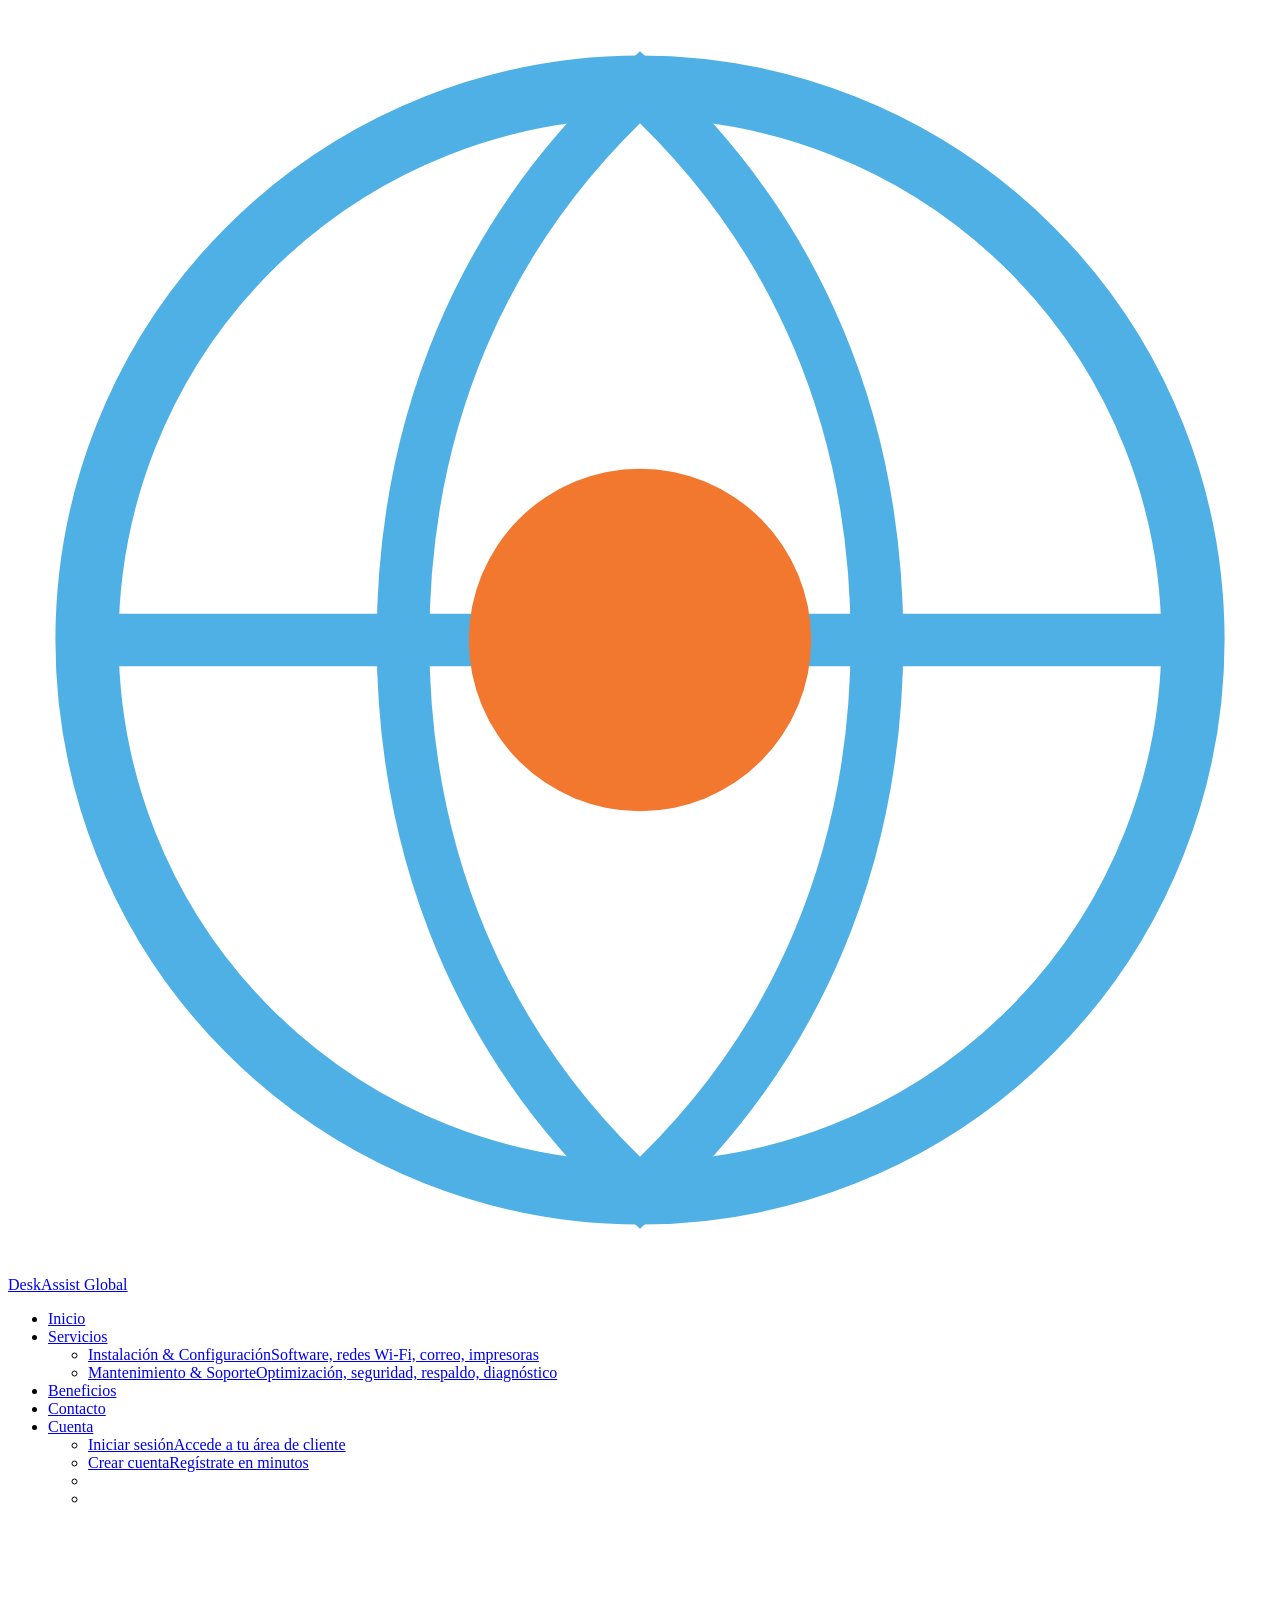
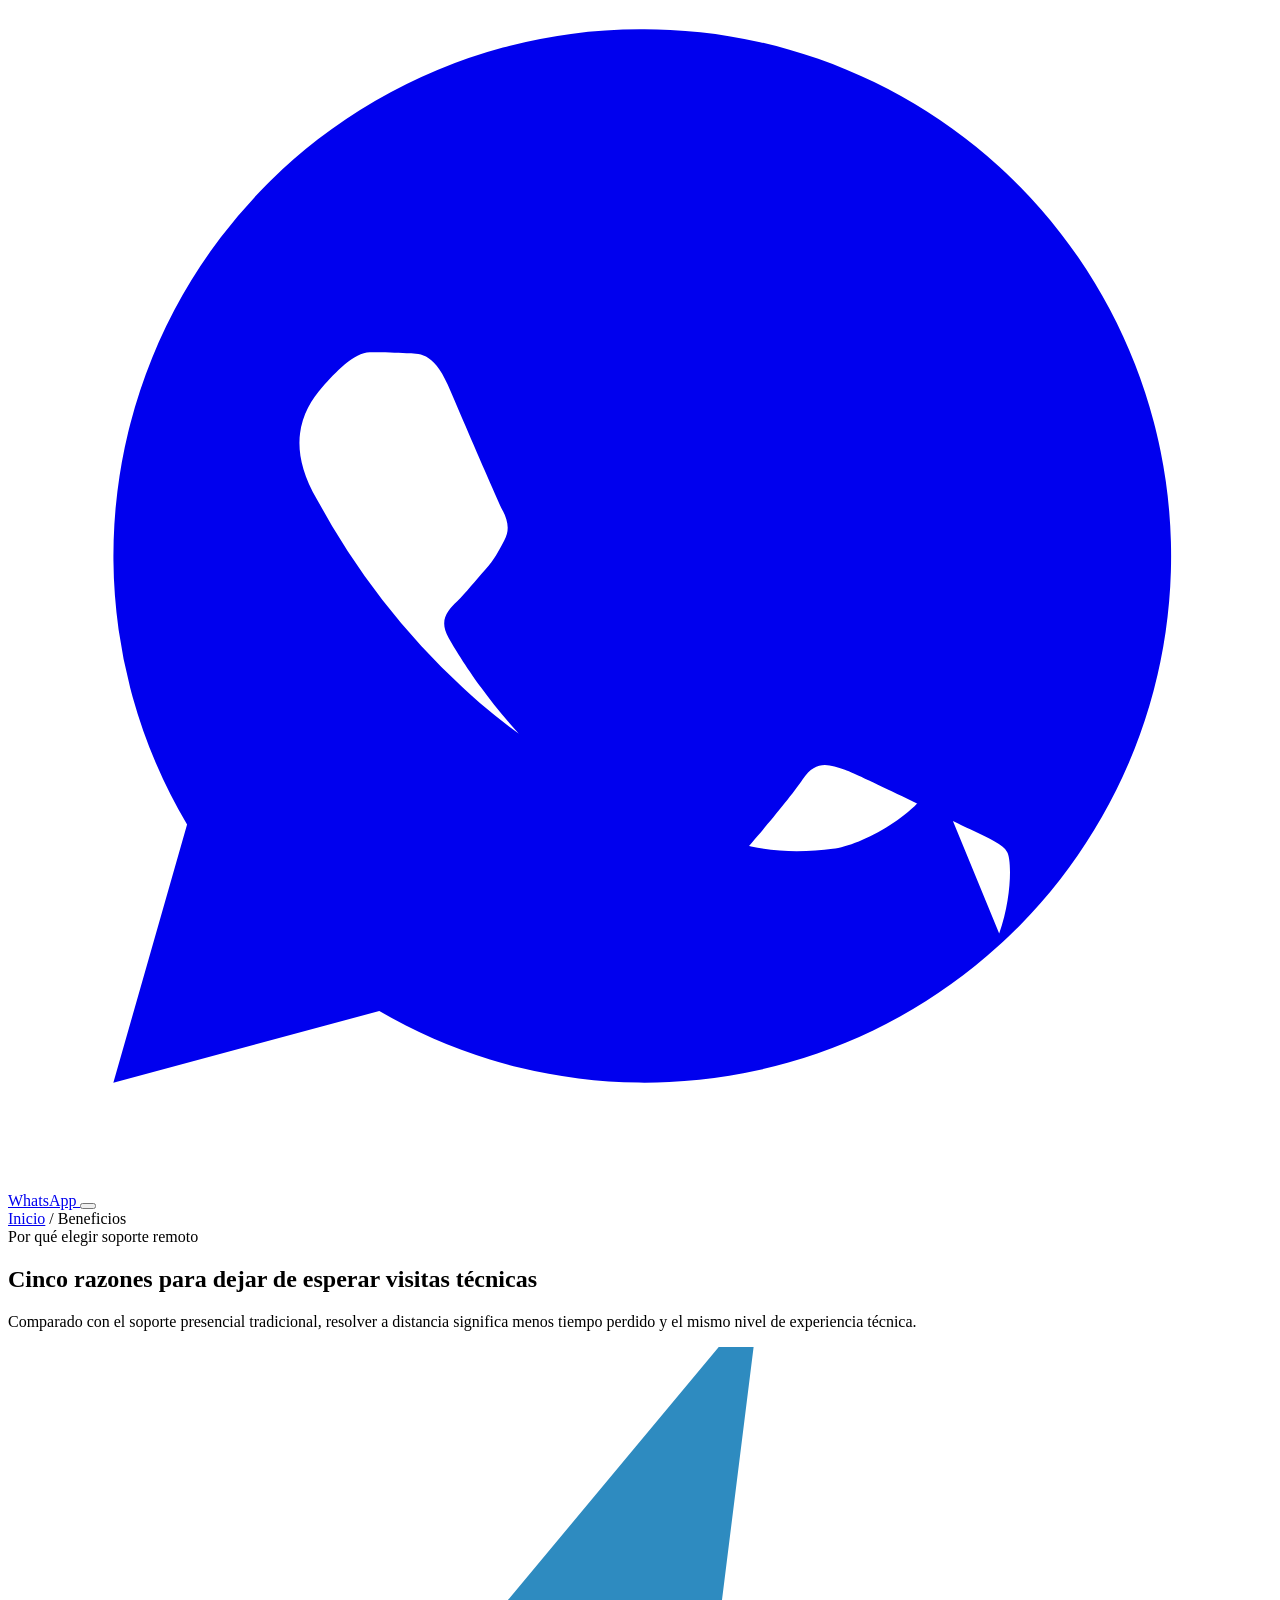
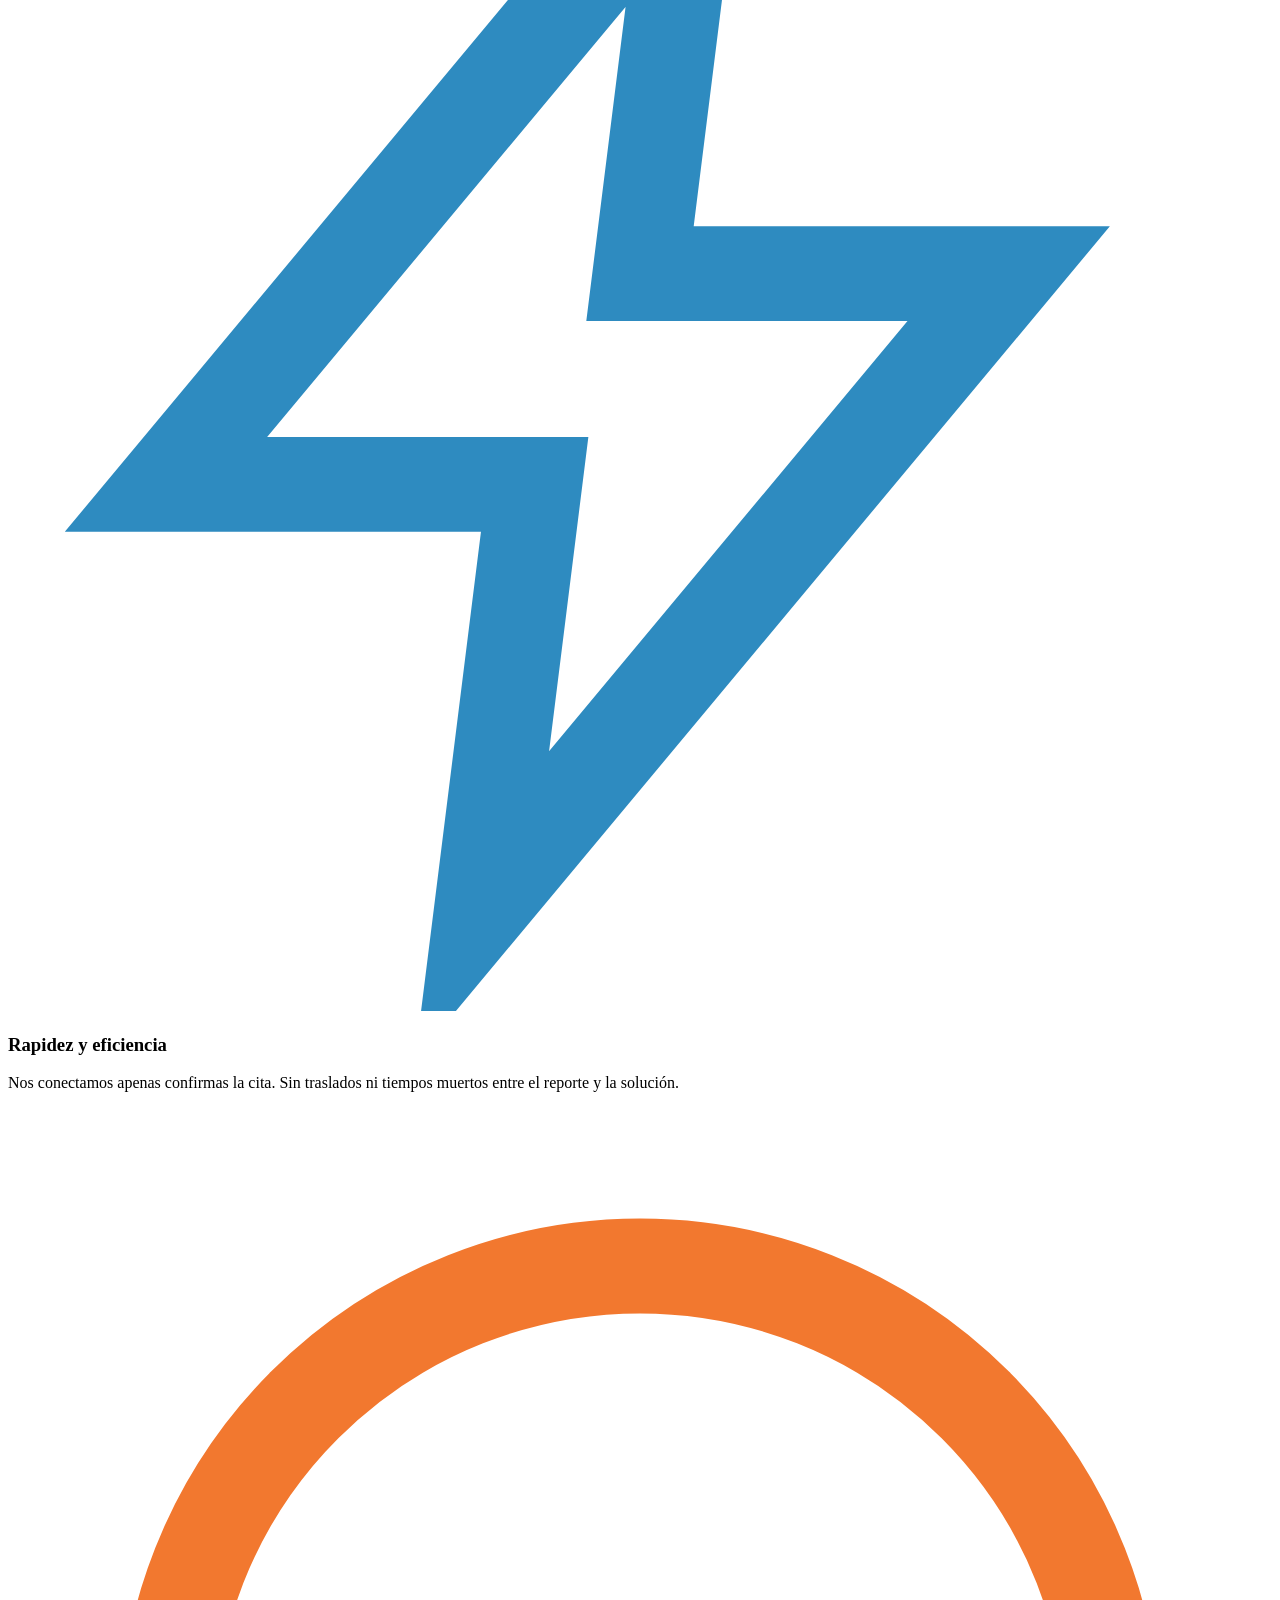
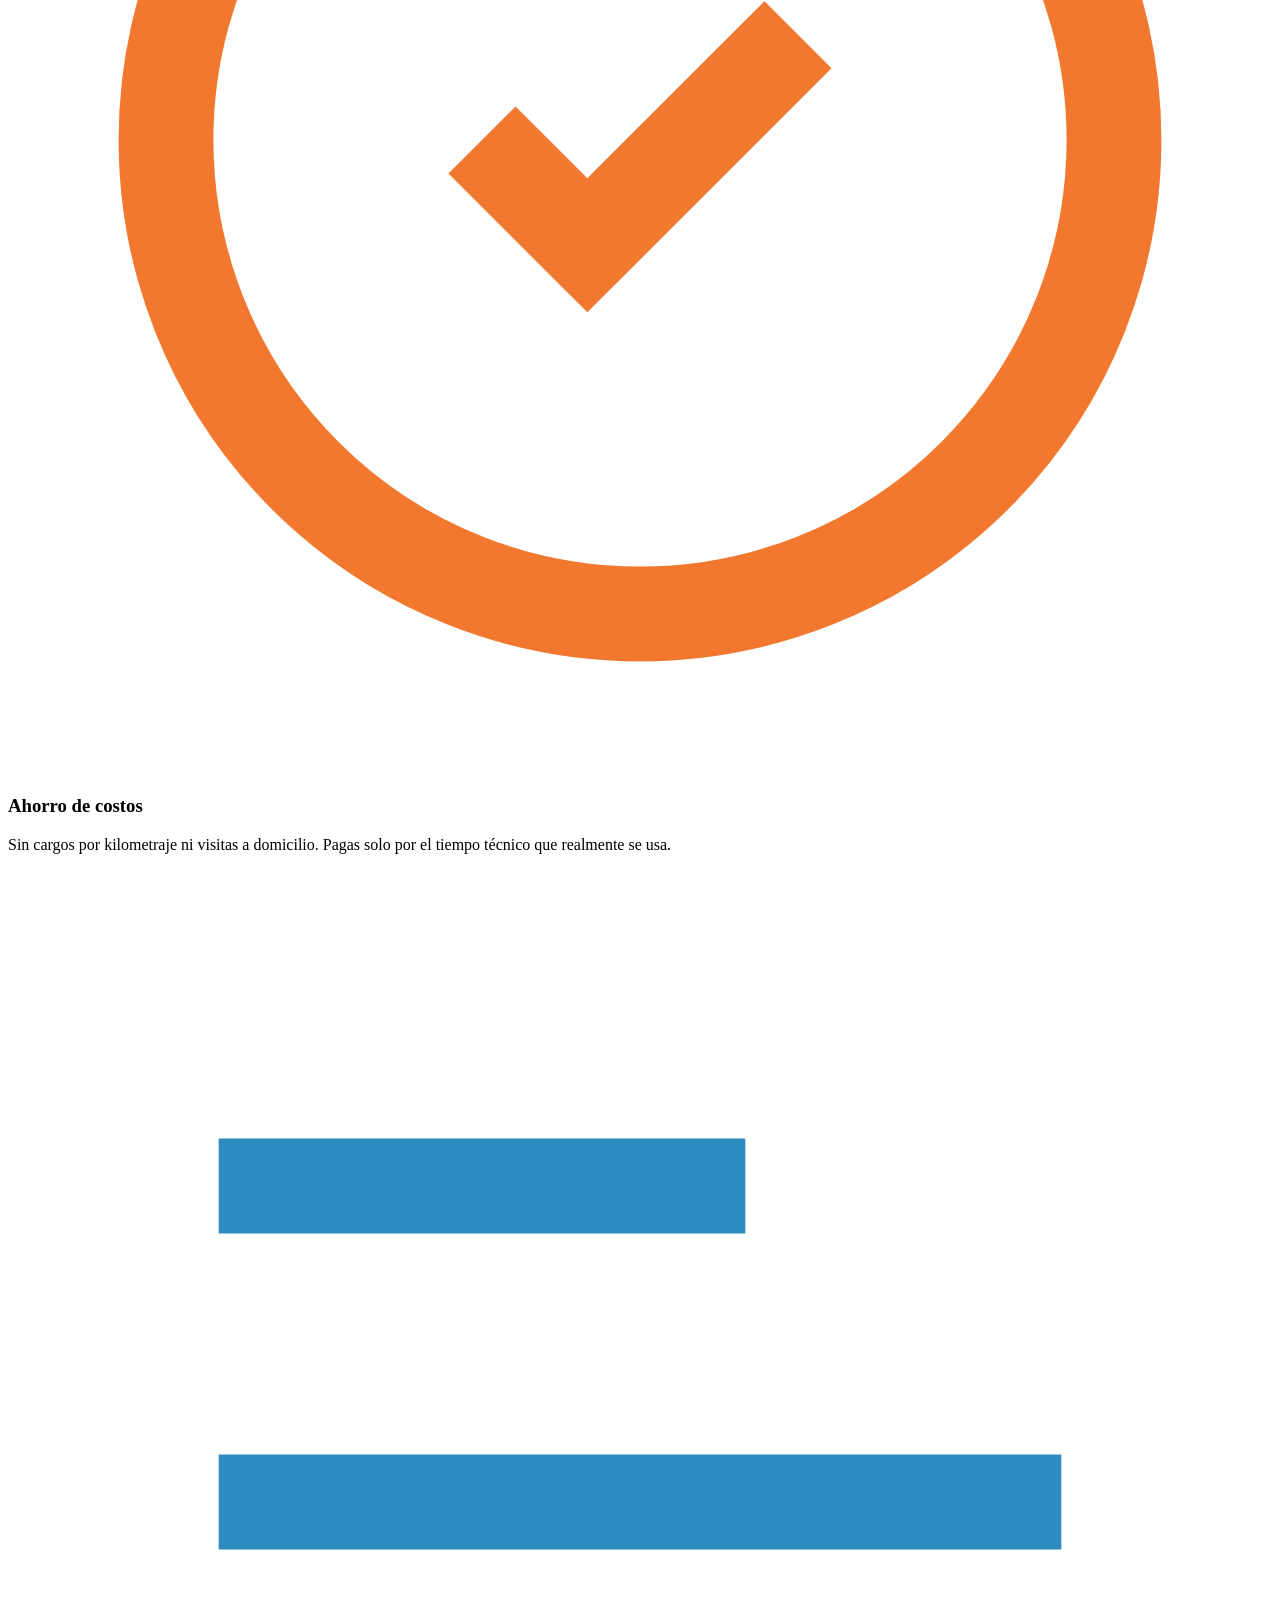
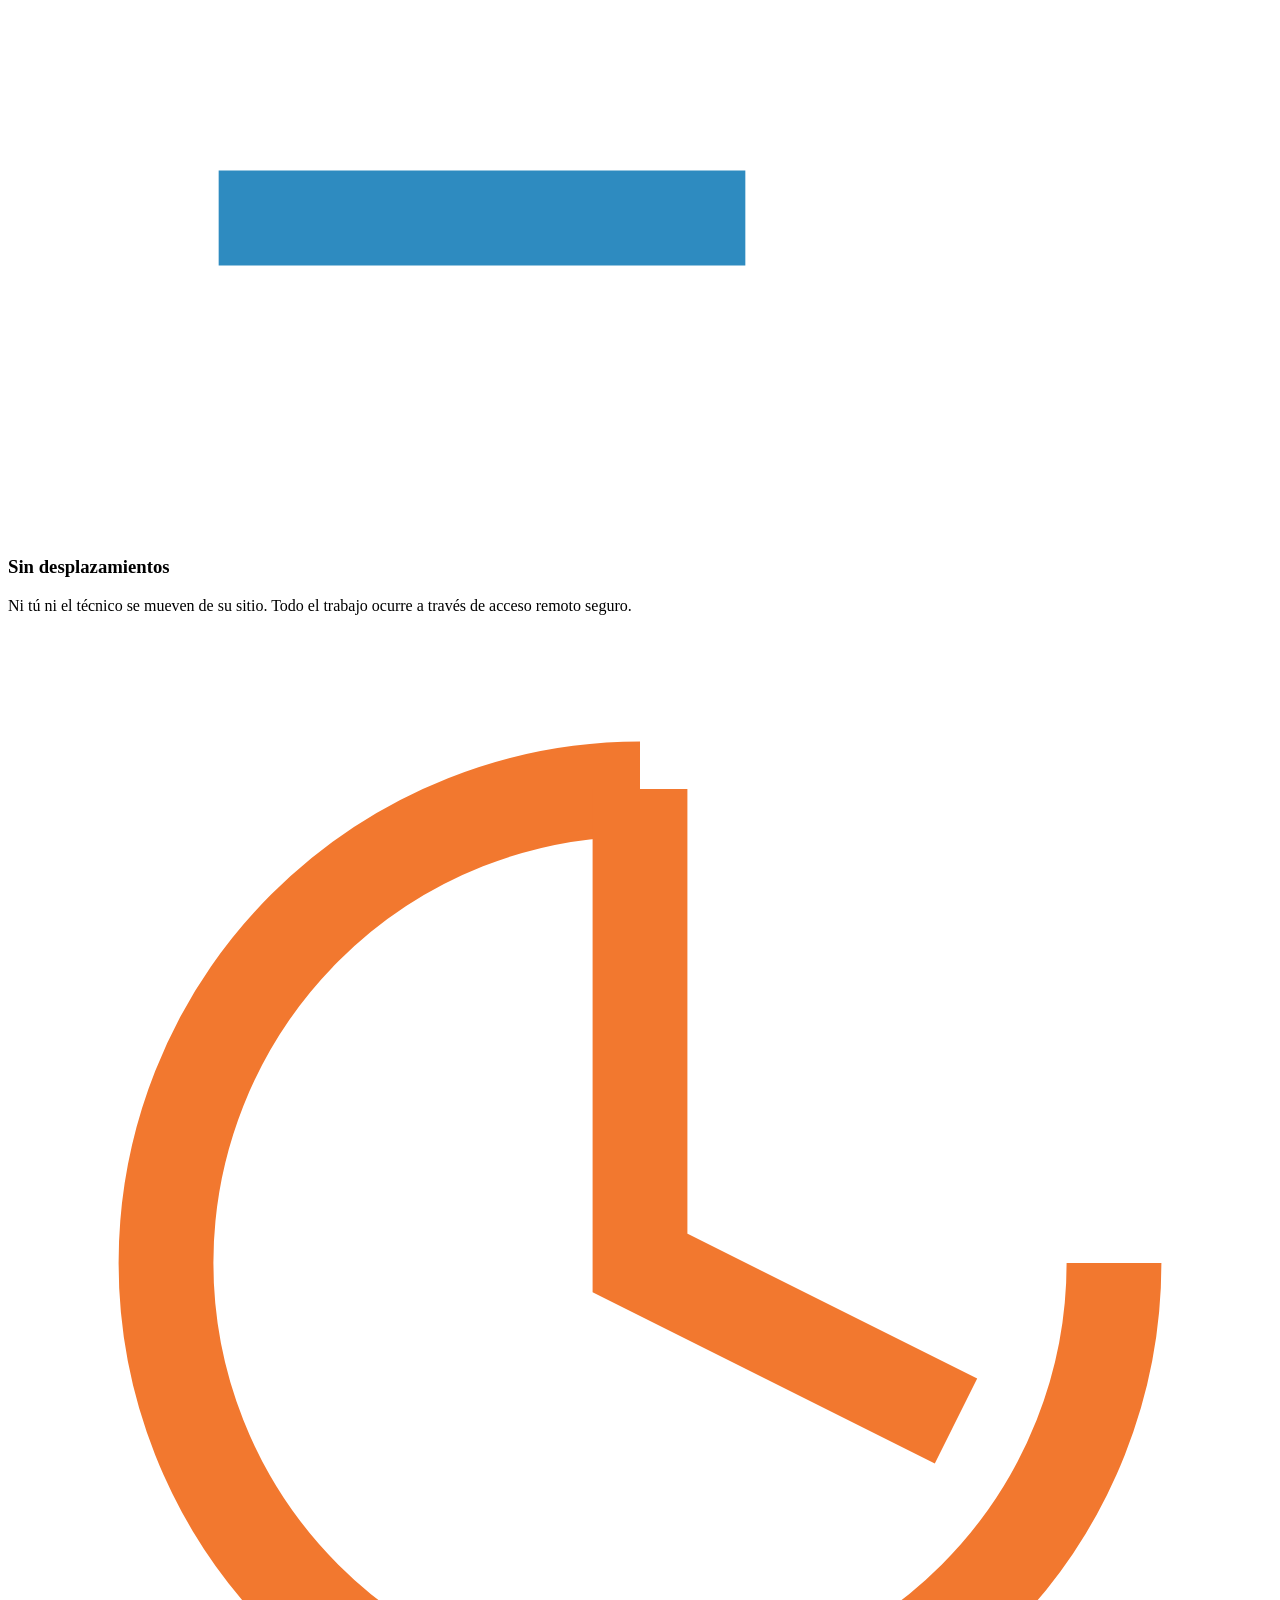
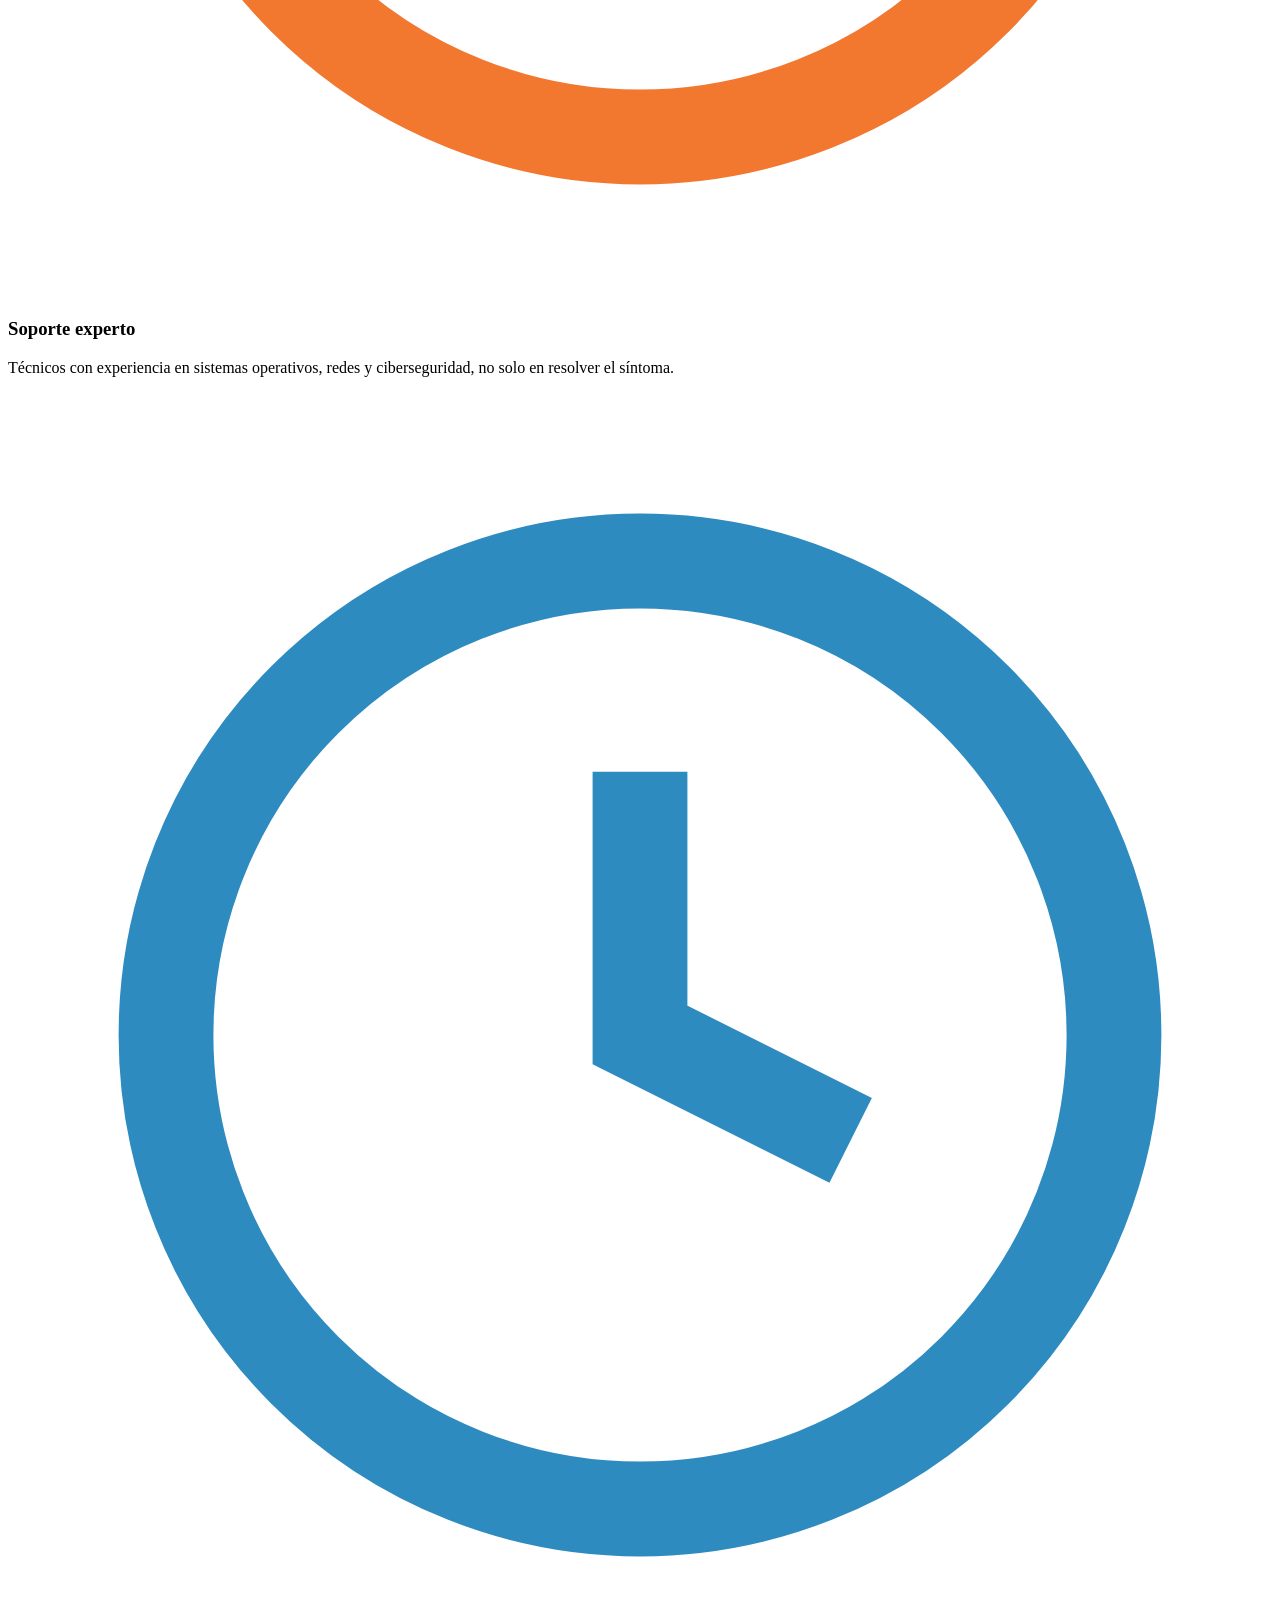
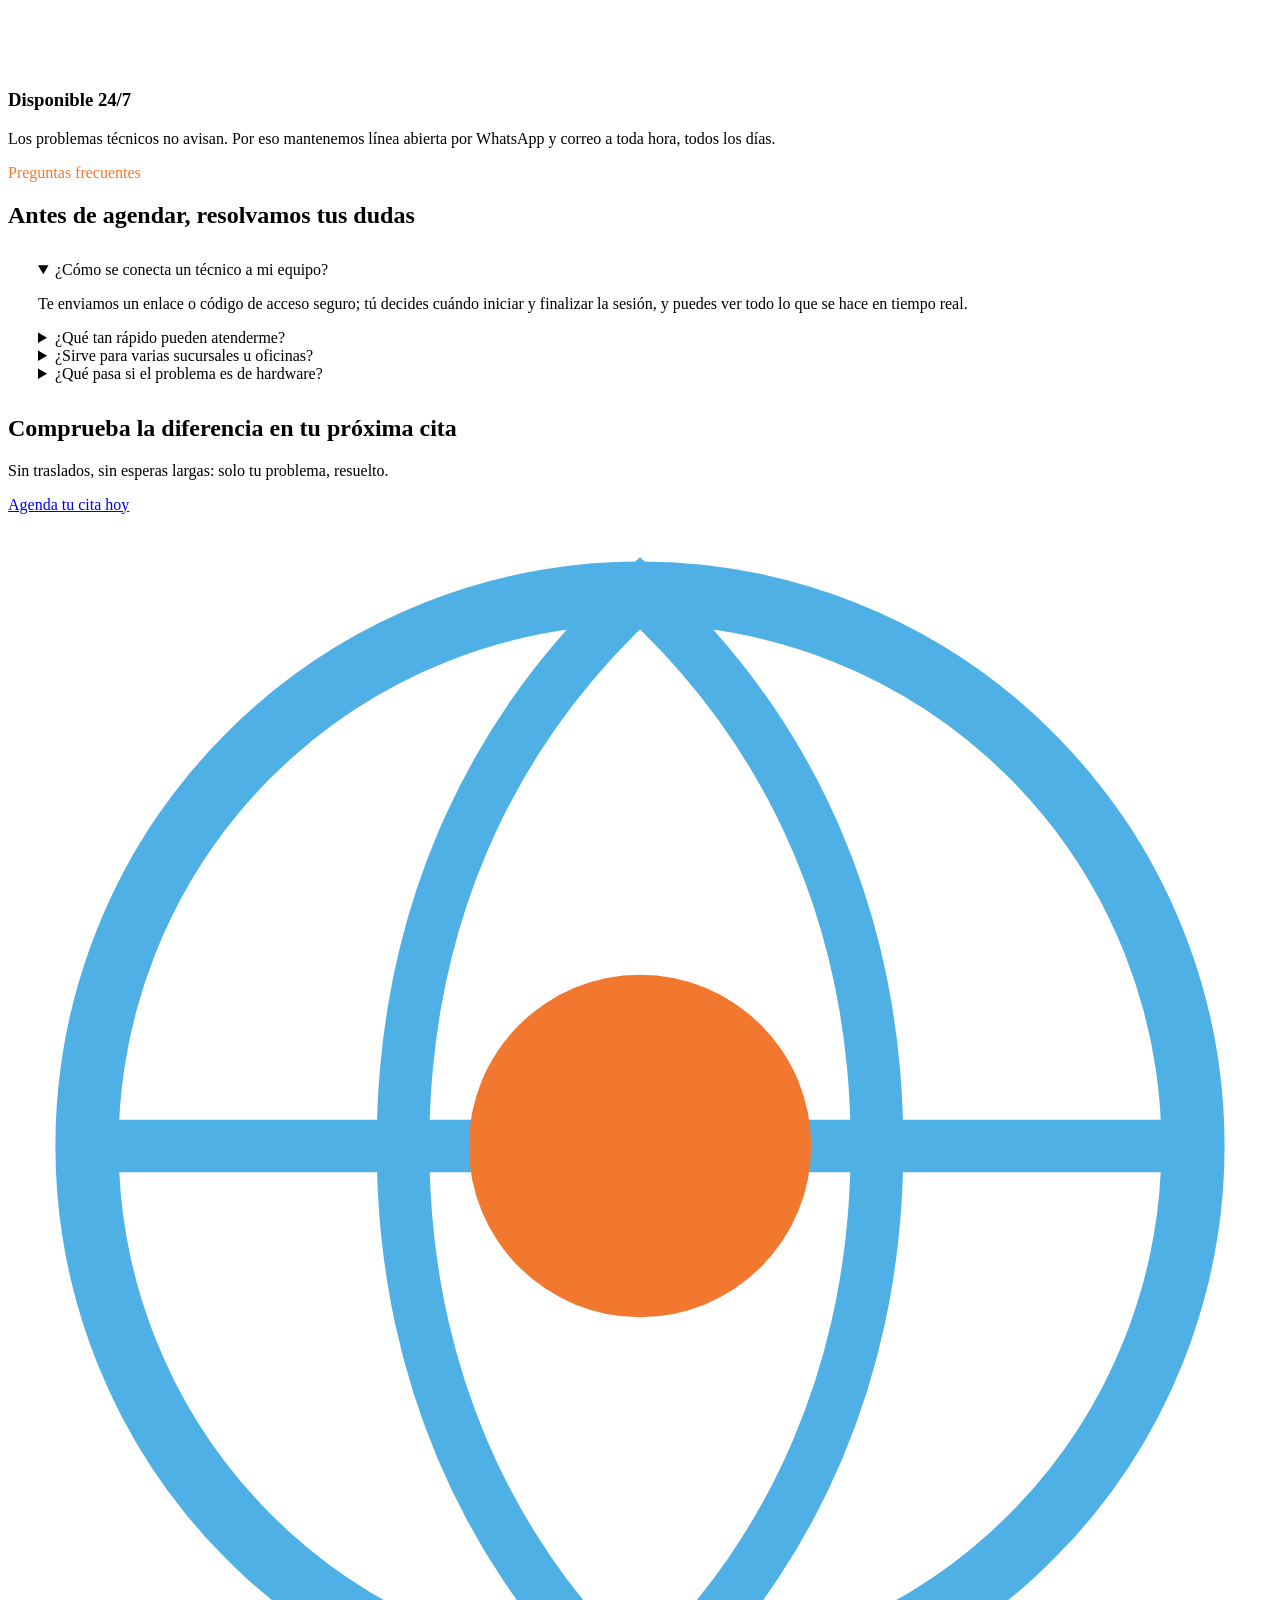
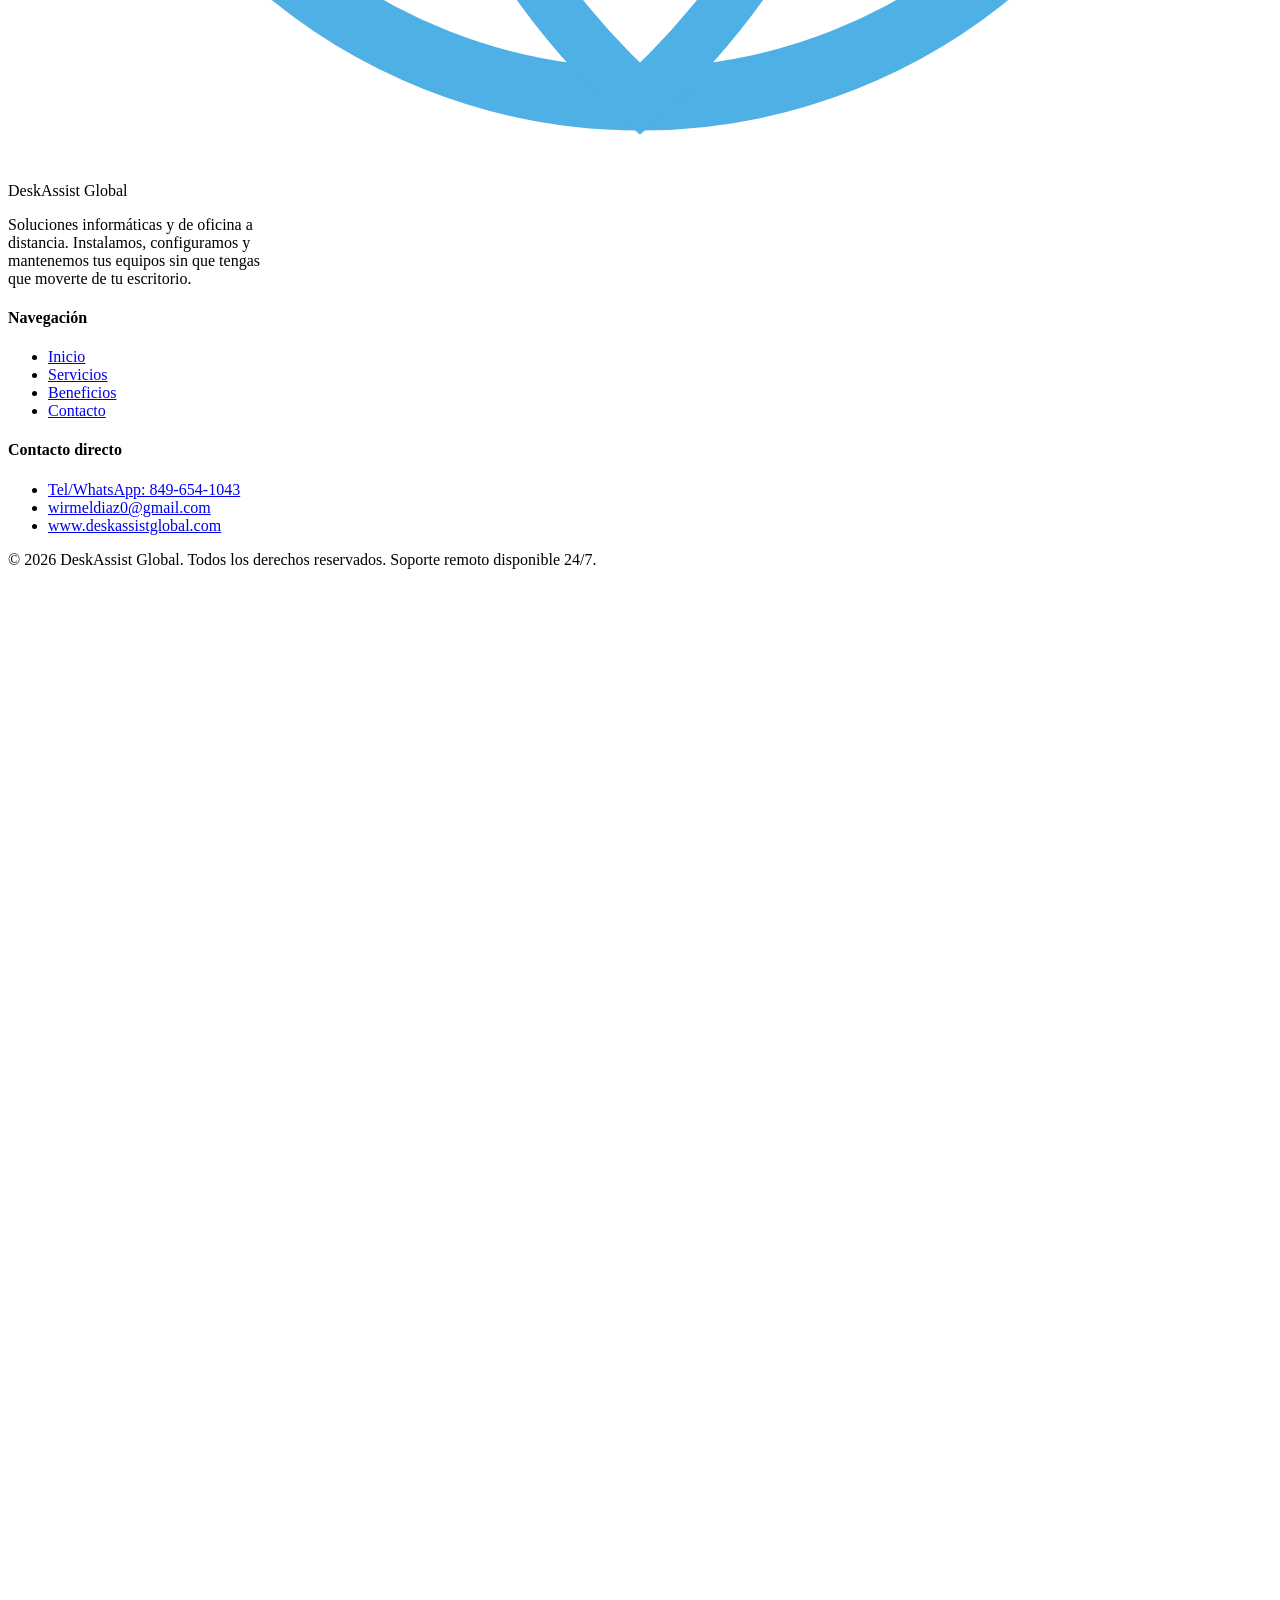
==== beneficios.html @ b4b33234 "Add files via upload" ====
<!DOCTYPE html>
<html lang="es">
<head>
  <meta charset="UTF-8" />
  <meta name="viewport" content="width=device-width, initial-scale=1.0" />
  <title>Beneficios — DeskAssist Global</title>
  <meta name="description" content="Rapidez, ahorro de costos, cero desplazamientos y soporte experto disponible 24/7." />
  <link rel="preconnect" href="https://fonts.googleapis.com">
  <link rel="preconnect" href="https://fonts.gstatic.com" crossorigin>
  <link href="https://fonts.googleapis.com/css2?family=Sora:wght@500;600;700;800&family=Inter:wght@400;500;600;700&display=swap" rel="stylesheet">
  <link rel="stylesheet" href="css/style.css" />
</head>
<body>
  <header class="site-header">
    <div class="header-inner">
      <a href="index.html" class="brand">
        <svg class="brand-mark" viewBox="0 0 48 48" fill="none" xmlns="http://www.w3.org/2000/svg" aria-hidden="true">
          <circle cx="24" cy="24" r="21" stroke="#4fb0e6" stroke-width="2.4"/>
          <path d="M3 24h42M24 3c6 5.5 9 12.8 9 21s-3 15.5-9 21c-6-5.5-9-12.8-9-21s3-15.5 9-21Z" stroke="#4fb0e6" stroke-width="2"/>
          <circle cx="24" cy="24" r="6.5" fill="#f2782f"/>
        </svg>
        DeskAssist <span class="brand-sub">Global</span>
      </a>

      <nav class="main-nav" id="mainNav" aria-label="Navegación principal">
        <ul>
          <li><a href="index.html">Inicio</a></li>
          <li class="has-dropdown">
            <a href="servicios.html">Servicios</a>
            <ul class="dropdown">
              <li><a href="servicios.html#instalacion">Instalación &amp; Configuración<span class="dd-desc">Software, redes Wi-Fi, correo, impresoras</span></a></li>
              <li><a href="servicios.html#mantenimiento">Mantenimiento &amp; Soporte<span class="dd-desc">Optimización, seguridad, respaldo, diagnóstico</span></a></li>
            </ul>
          </li>
          <li><a href="beneficios.html">Beneficios</a></li>
          <li><a href="contacto.html">Contacto</a></li>
          <li class="has-dropdown">
            <a href="login.html">Cuenta</a>
            <ul class="dropdown" id="accountDropdown">
              <li><a href="login.html" data-auth="guest">Iniciar sesión<span class="dd-desc">Accede a tu área de cliente</span></a></li>
              <li><a href="registro.html" data-auth="guest">Crear cuenta<span class="dd-desc">Regístrate en minutos</span></a></li>
              <li><a href="cuenta.html" data-auth="user" hidden>Mi cuenta<span class="dd-desc">Ver mis datos</span></a></li>
              <li><a href="#" data-auth="user" id="navLogout" hidden>Cerrar sesión<span class="dd-desc">Salir de tu cuenta</span></a></li>
            </ul>
          </li>
        </ul>
      </nav>

      <div class="header-actions">
        <a class="btn-whatsapp-nav" href="https://wa.me/18496541043?text=Hola%20DeskAssist%20Global,%20quisiera%20agendar%20una%20cita" target="_blank" rel="noopener">
          <svg viewBox="0 0 24 24" fill="currentColor" aria-hidden="true"><path d="M12 2a10 10 0 0 0-8.6 15.1L2 22l5.05-1.36A10 10 0 1 0 12 2Zm5.6 14.2c-.24.68-1.4 1.3-1.94 1.36-.5.06-1.12.09-1.8-.11a13.6 13.6 0 0 1-4.9-2.66 13.9 13.9 0 0 1-3.09-3.86c-.6-1.02-.29-1.7.1-2.14.24-.27.6-.66.9-.66.3 0 .5.01.7.02.22.01.5-.04.78.6.28.65.96 2.24 1.05 2.4.08.16.14.35.02.56-.12.22-.18.35-.36.55-.18.2-.37.44-.53.6-.18.17-.36.36-.16.7.2.35.9 1.5 1.95 2.42 1.35 1.2 2.48 1.57 2.84 1.75.36.17.57.14.79-.09.22-.24.9-1.04 1.14-1.4.24-.36.48-.3.8-.18.32.12 2.05.97 2.4 1.14.36.18.6.27.68.42.09.15.09.87-.15 1.55Z"/></svg>
          WhatsApp
        </a>
        <button class="menu-toggle" id="menuToggle" aria-label="Abrir menú" aria-expanded="false"><span></span></button>
      </div>
    </div>
  </header>
  <section class="page-hero">
    <div class="container">
      <div class="breadcrumbs"><a href="index.html">Inicio</a> / <span>Beneficios</span></div>
      <span class="kicker">Por qué elegir soporte remoto</span>
      <h1>Cinco razones para dejar de esperar visitas técnicas</h1>
      <p>Comparado con el soporte presencial tradicional, resolver a distancia significa menos tiempo perdido y el mismo nivel de experiencia técnica.</p>
    </div>
  </section>

  <section>
    <div class="container">
      <div class="service-grid">
        <div class="service-card">
          <div class="icon-wrap"><svg viewBox="0 0 24 24" fill="none" stroke="#2e8bc0" stroke-width="1.8"><path d="M13 2 3 14h7l-1 8 10-12h-7z"/></svg></div>
          <h3>Rapidez y eficiencia</h3>
          <p>Nos conectamos apenas confirmas la cita. Sin traslados ni tiempos muertos entre el reporte y la solución.</p>
        </div>
        <div class="service-card accent-ember">
          <div class="icon-wrap"><svg viewBox="0 0 24 24" fill="none" stroke="#f2782f" stroke-width="1.8"><circle cx="12" cy="12" r="9"/><path d="M9 12l2 2 4-4"/></svg></div>
          <h3>Ahorro de costos</h3>
          <p>Sin cargos por kilometraje ni visitas a domicilio. Pagas solo por el tiempo técnico que realmente se usa.</p>
        </div>
        <div class="service-card">
          <div class="icon-wrap"><svg viewBox="0 0 24 24" fill="none" stroke="#2e8bc0" stroke-width="1.8"><path d="M4 12h16M4 6h10M4 18h10"/></svg></div>
          <h3>Sin desplazamientos</h3>
          <p>Ni tú ni el técnico se mueven de su sitio. Todo el trabajo ocurre a través de acceso remoto seguro.</p>
        </div>
        <div class="service-card accent-ember">
          <div class="icon-wrap"><svg viewBox="0 0 24 24" fill="none" stroke="#f2782f" stroke-width="1.8"><path d="M12 3a9 9 0 1 0 9 9"/><path d="M12 3v9l6 3"/></svg></div>
          <h3>Soporte experto</h3>
          <p>Técnicos con experiencia en sistemas operativos, redes y ciberseguridad, no solo en resolver el síntoma.</p>
        </div>
      </div>

      <div class="service-card" style="margin-top:26px;">
        <div class="icon-wrap"><svg viewBox="0 0 24 24" fill="none" stroke="#2e8bc0" stroke-width="1.8"><circle cx="12" cy="12" r="9"/><path d="M12 7v5l4 2"/></svg></div>
        <h3>Disponible 24/7</h3>
        <p>Los problemas técnicos no avisan. Por eso mantenemos línea abierta por WhatsApp y correo a toda hora, todos los días.</p>
      </div>
    </div>
  </section>

  <section class="on-navy">
    <div class="container">
      <div class="section-head">
        <span class="kicker" style="color:#f2782f;">Preguntas frecuentes</span>
        <h2>Antes de agendar, resolvamos tus dudas</h2>
      </div>

      <div style="background:rgba(255,255,255,0.04); border-radius:28px; padding:12px 30px;">
        <details class="faq-item" open>
          <summary>¿Cómo se conecta un técnico a mi equipo?</summary>
          <p>Te enviamos un enlace o código de acceso seguro; tú decides cuándo iniciar y finalizar la sesión, y puedes ver todo lo que se hace en tiempo real.</p>
        </details>
        <details class="faq-item">
          <summary>¿Qué tan rápido pueden atenderme?</summary>
          <p>La mayoría de las citas se agendan para el mismo día. Para urgencias, escríbenos por WhatsApp y evaluamos disponibilidad inmediata.</p>
        </details>
        <details class="faq-item">
          <summary>¿Sirve para varias sucursales u oficinas?</summary>
          <p>Sí. Al ser remoto, podemos atender distintas ubicaciones sin costo adicional de traslado, coordinando horarios con cada sede.</p>
        </details>
        <details class="faq-item">
          <summary>¿Qué pasa si el problema es de hardware?</summary>
          <p>Te lo indicamos con claridad durante el diagnóstico y te orientamos sobre los siguientes pasos, aunque la reparación física no forme parte del servicio remoto.</p>
        </details>
      </div>
    </div>
  </section>

  <section class="bg-mist">
    <div class="container">
      <div class="cta-band">
        <div>
          <h2>Comprueba la diferencia en tu próxima cita</h2>
          <p>Sin traslados, sin esperas largas: solo tu problema, resuelto.</p>
        </div>
        <a class="btn btn-primary" href="contacto.html">Agenda tu cita hoy</a>
      </div>
    </div>
  </section>
  <footer class="site-footer">
    <div class="container">
      <div class="footer-grid">
        <div>
          <div class="footer-brand">
            <svg viewBox="0 0 48 48" fill="none" xmlns="http://www.w3.org/2000/svg" aria-hidden="true">
              <circle cx="24" cy="24" r="21" stroke="#4fb0e6" stroke-width="2.4"/>
              <path d="M3 24h42M24 3c6 5.5 9 12.8 9 21s-3 15.5-9 21c-6-5.5-9-12.8-9-21s3-15.5 9-21Z" stroke="#4fb0e6" stroke-width="2"/>
              <circle cx="24" cy="24" r="6.5" fill="#f2782f"/>
            </svg>
            DeskAssist Global
          </div>
          <p style="max-width:34ch;">Soluciones informáticas y de oficina a distancia. Instalamos, configuramos y mantenemos tus equipos sin que tengas que moverte de tu escritorio.</p>
        </div>
        <div>
          <h4>Navegación</h4>
          <ul>
            <li><a href="index.html">Inicio</a></li>
            <li><a href="servicios.html">Servicios</a></li>
            <li><a href="beneficios.html">Beneficios</a></li>
            <li><a href="contacto.html">Contacto</a></li>
          </ul>
        </div>
        <div>
          <h4>Contacto directo</h4>
          <ul>
            <li><a href="https://wa.me/18496541043" target="_blank" rel="noopener">Tel/WhatsApp: 849-654-1043</a></li>
            <li><a href="mailto:wirmeldiaz0@gmail.com">wirmeldiaz0@gmail.com</a></li>
            <li><a href="https://www.deskassistglobal.com" target="_blank" rel="noopener">www.deskassistglobal.com</a></li>
          </ul>
        </div>
      </div>
      <div class="footer-bottom">
        <span>© 2026 DeskAssist Global. Todos los derechos reservados.</span>
        <span>Soporte remoto disponible 24/7.</span>
      </div>
    </div>
  </footer>

  <a class="wa-float" href="https://wa.me/18496541043?text=Hola%20DeskAssist%20Global,%20necesito%20soporte" target="_blank" rel="noopener" aria-label="Escribir por WhatsApp">
    <svg viewBox="0 0 24 24" fill="#ffffff" aria-hidden="true"><path d="M12 2a10 10 0 0 0-8.6 15.1L2 22l5.05-1.36A10 10 0 1 0 12 2Zm5.6 14.2c-.24.68-1.4 1.3-1.94 1.36-.5.06-1.12.09-1.8-.11a13.6 13.6 0 0 1-4.9-2.66 13.9 13.9 0 0 1-3.09-3.86c-.6-1.02-.29-1.7.1-2.14.24-.27.6-.66.9-.66.3 0 .5.01.7.02.22.01.5-.04.78.6.28.65.96 2.24 1.05 2.4.08.16.14.35.02.56-.12.22-.18.35-.36.55-.18.2-.37.44-.53.6-.18.17-.36.36-.16.7.2.35.9 1.5 1.95 2.42 1.35 1.2 2.48 1.57 2.84 1.75.36.17.57.14.79-.09.22-.24.9-1.04 1.14-1.4.24-.36.48-.3.8-.18.32.12 2.05.97 2.4 1.14.36.18.6.27.68.42.09.15.09.87-.15 1.55Z"/></svg>
  </a>

  <script src="js/auth.js"></script>
  <script src="js/main.js"></script>
</body>
</html>
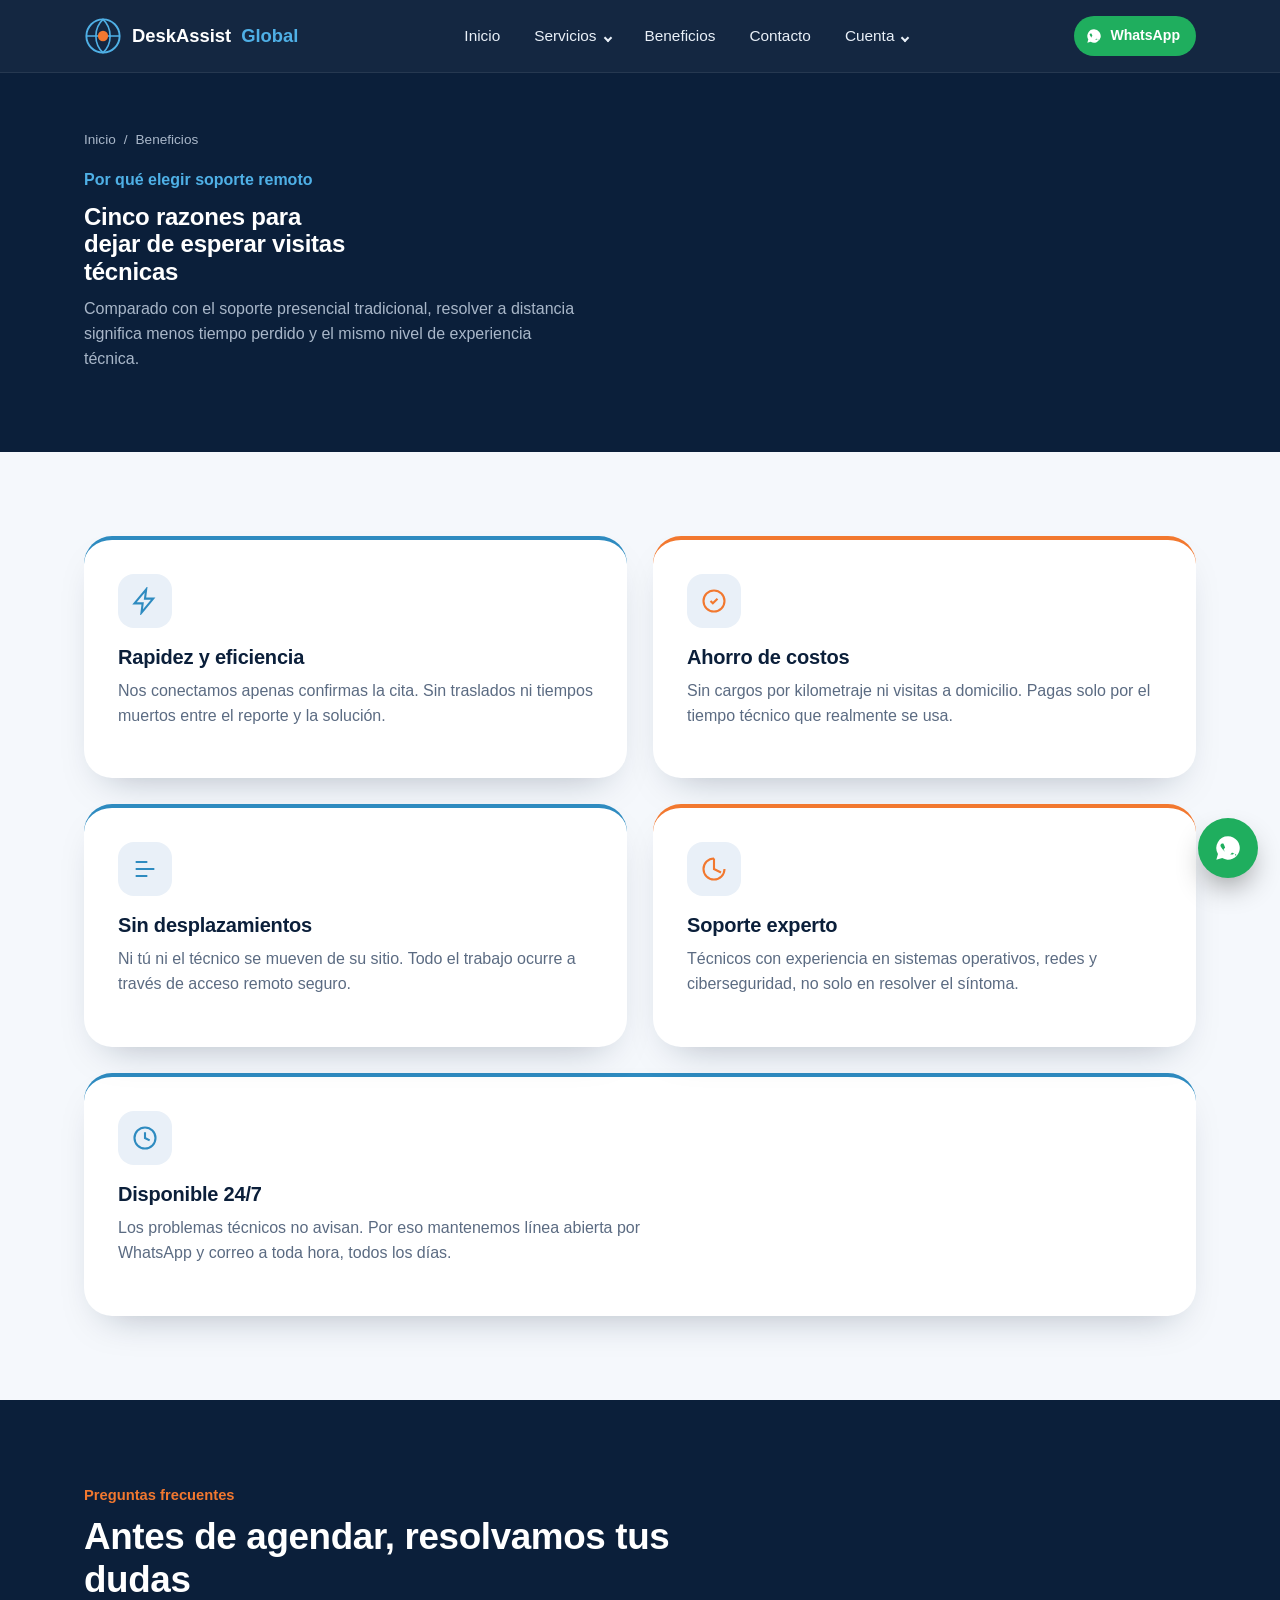
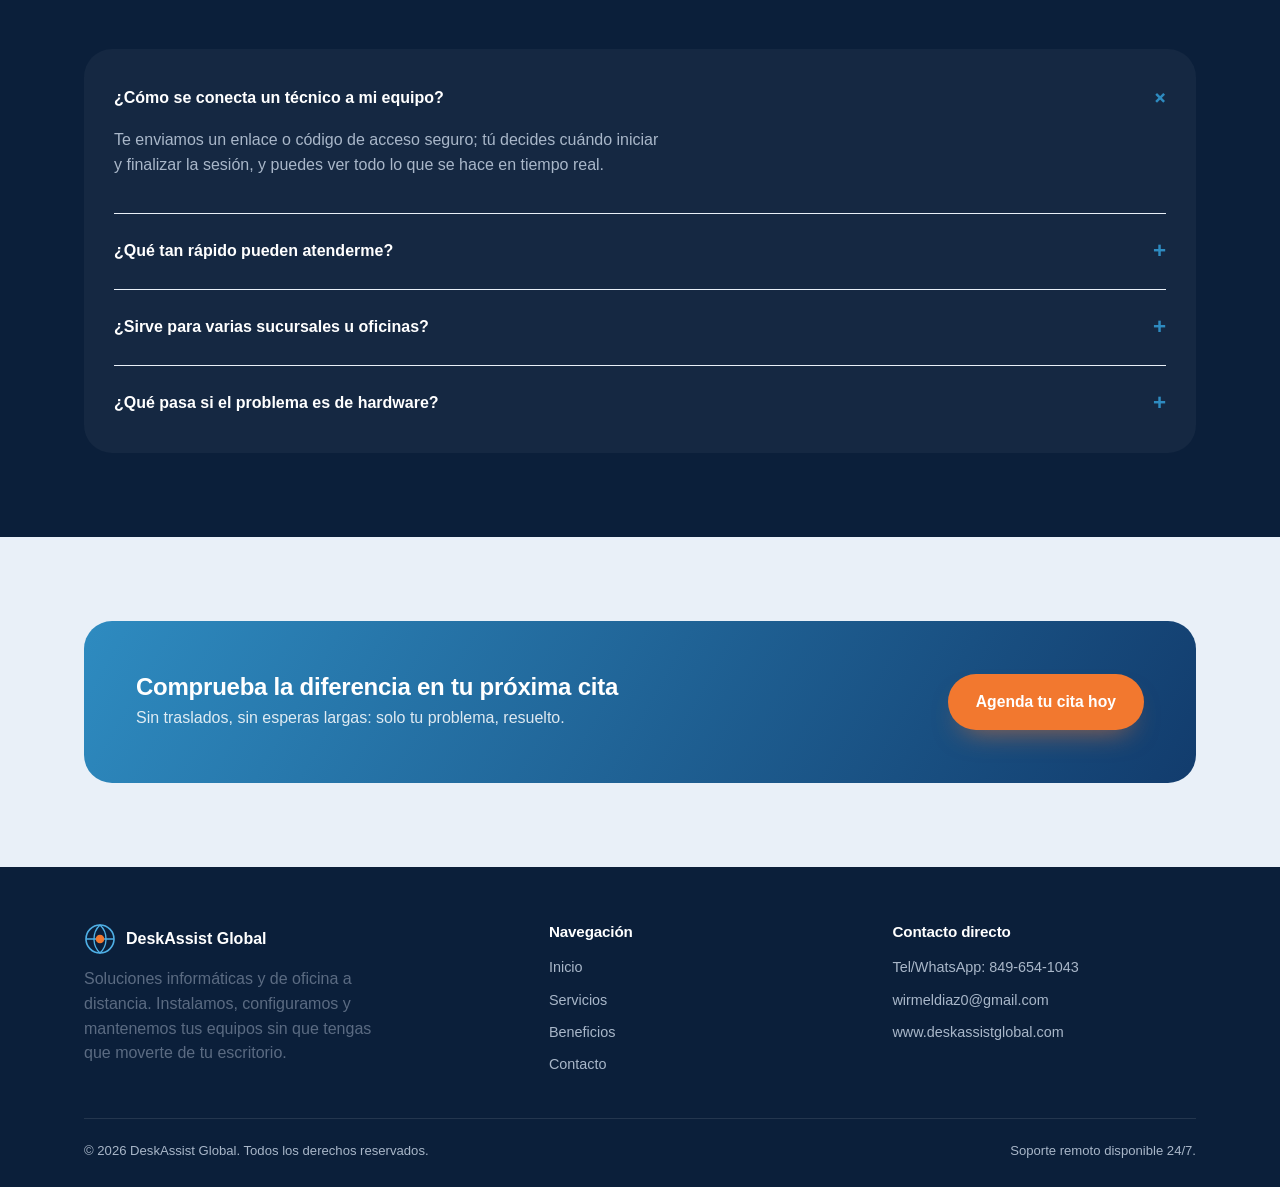
==== commit 0efceaf0: "Fix stylesheet link path in beneficios.html" ====
--- a/beneficios.html
+++ b/beneficios.html
@@ -8,7 +8,7 @@
   <link rel="preconnect" href="https://fonts.googleapis.com">
   <link rel="preconnect" href="https://fonts.gstatic.com" crossorigin>
   <link href="https://fonts.googleapis.com/css2?family=Sora:wght@500;600;700;800&family=Inter:wght@400;500;600;700&display=swap" rel="stylesheet">
-  <link rel="stylesheet" href="css/style.css" />
+  <link rel="stylesheet" href="style.css" />
 </head>
 <body>
   <header class="site-header">
--- a/style.css
+++ b/style.css
@@ -0,0 +1,719 @@
+/* ============================================================
+   DeskAssist Global — sistema de diseño
+   Paleta: navío (Ink Navy), azul señal (Signal Blue), naranja
+   ámbar (Ember Orange, tomado del globo del logo), niebla (Mist)
+   Tipografía: Sora (display, geométrica/técnica) + Inter (texto)
+   Concepto: "mapa de red" — nodos y líneas que evocan soporte
+   remoto y conexión, heredado de las formas facetadas del flyer.
+   ============================================================ */
+
+:root{
+  --ink-900:#0b1f3a;
+  --ink-800:#123c6d;
+  --signal-500:#2e8bc0;
+  --signal-400:#4fb0e6;
+  --ember-500:#f2782f;
+  --ember-600:#d9631d;
+  --mist-050:#f5f8fc;
+  --mist-100:#e9f0f8;
+  --slate-500:#5b6b82;
+  --slate-300:#a9b7c9;
+  --white:#ffffff;
+
+  --font-display:'Sora', 'Segoe UI', sans-serif;
+  --font-body:'Inter', 'Segoe UI', sans-serif;
+
+  --radius-sm:6px;
+  --radius-md:14px;
+  --radius-lg:28px;
+
+  --shadow-card: 0 18px 40px -22px rgba(11,31,58,0.35);
+  --container: 1160px;
+}
+
+*, *::before, *::after{ box-sizing:border-box; }
+
+@media (prefers-reduced-motion: reduce){
+  *{ animation-duration:0.001ms !important; animation-iteration-count:1 !important; transition-duration:0.001ms !important; }
+}
+
+html{ scroll-behavior:smooth; }
+
+body{
+  margin:0;
+  font-family:var(--font-body);
+  color:var(--ink-900);
+  background:var(--mist-050);
+  line-height:1.55;
+  -webkit-font-smoothing:antialiased;
+}
+
+img{ max-width:100%; display:block; }
+
+a{ color:inherit; text-decoration:none; }
+
+h1,h2,h3,h4{
+  font-family:var(--font-display);
+  color:var(--ink-900);
+  line-height:1.15;
+  margin:0 0 0.5em;
+  letter-spacing:-0.01em;
+}
+
+p{ margin:0 0 1em; color:var(--slate-500); max-width:62ch; }
+
+ul{ margin:0; padding:0; list-style:none; }
+
+.container{
+  width:100%;
+  max-width:var(--container);
+  margin:0 auto;
+  padding:0 24px;
+}
+
+:focus-visible{
+  outline:3px solid var(--ember-500);
+  outline-offset:3px;
+}
+
+/* ---------- botones ---------- */
+.btn{
+  display:inline-flex;
+  align-items:center;
+  gap:8px;
+  padding:14px 26px;
+  border-radius:999px;
+  font-family:var(--font-display);
+  font-weight:600;
+  font-size:0.98rem;
+  border:2px solid transparent;
+  cursor:pointer;
+  transition:transform 0.18s ease, box-shadow 0.18s ease;
+}
+.btn:hover{ transform:translateY(-2px); }
+
+.btn-primary{
+  background:var(--ember-500);
+  color:var(--white);
+  box-shadow:0 14px 28px -14px rgba(242,120,47,0.65);
+}
+.btn-primary:hover{ background:var(--ember-600); }
+
+.btn-outline{
+  background:transparent;
+  border-color:rgba(255,255,255,0.35);
+  color:var(--white);
+}
+.btn-outline:hover{ border-color:var(--white); }
+
+.btn-ghost-navy{
+  background:transparent;
+  border-color:var(--ink-800);
+  color:var(--ink-800);
+}
+.btn-ghost-navy:hover{ background:var(--ink-800); color:var(--white); }
+
+/* ============================================================
+   HEADER / NAV
+   ============================================================ */
+.site-header{
+  position:sticky;
+  top:0;
+  z-index:100;
+  background:rgba(11,31,58,0.96);
+  backdrop-filter:blur(6px);
+  border-bottom:1px solid rgba(255,255,255,0.08);
+}
+
+.header-inner{
+  max-width:var(--container);
+  margin:0 auto;
+  padding:14px 24px;
+  display:flex;
+  align-items:center;
+  justify-content:space-between;
+  gap:20px;
+}
+
+.brand{
+  display:flex;
+  align-items:center;
+  gap:10px;
+  color:var(--white);
+  font-family:var(--font-display);
+  font-weight:700;
+  font-size:1.15rem;
+  white-space:nowrap;
+}
+.brand .brand-mark{ width:38px; height:38px; flex:none; }
+.brand .brand-sub{ color:var(--signal-400); font-weight:600; }
+
+.main-nav > ul{
+  display:flex;
+  align-items:center;
+  gap:6px;
+}
+
+.main-nav a{
+  display:block;
+  padding:10px 14px;
+  color:var(--mist-100);
+  font-weight:500;
+  font-size:0.96rem;
+  border-radius:var(--radius-sm);
+  transition:color 0.15s ease, background 0.15s ease;
+}
+.main-nav > ul > li > a:hover,
+.main-nav > ul > li.active > a{
+  color:var(--white);
+  background:rgba(255,255,255,0.08);
+}
+
+.has-dropdown{ position:relative; }
+.has-dropdown > a::after{
+  content:'';
+  display:inline-block;
+  width:6px; height:6px;
+  border-right:2px solid currentColor;
+  border-bottom:2px solid currentColor;
+  transform:rotate(45deg);
+  margin-left:8px;
+  transition:transform 0.15s ease;
+}
+.has-dropdown.open > a::after{ transform:rotate(225deg); }
+
+.dropdown{
+  position:absolute;
+  top:calc(100% + 8px);
+  left:0;
+  min-width:280px;
+  background:var(--white);
+  border-radius:var(--radius-md);
+  box-shadow:var(--shadow-card);
+  padding:8px;
+  opacity:0;
+  visibility:hidden;
+  transform:translateY(6px);
+  transition:opacity 0.16s ease, transform 0.16s ease, visibility 0.16s;
+}
+.has-dropdown.open .dropdown,
+.has-dropdown:hover .dropdown{
+  opacity:1;
+  visibility:visible;
+  transform:translateY(0);
+}
+.dropdown a{
+  color:var(--ink-900);
+  border-radius:var(--radius-sm);
+  padding:11px 14px;
+  font-size:0.92rem;
+}
+.dropdown a:hover{ background:var(--mist-100); color:var(--signal-500); }
+.dropdown .dd-desc{ display:block; font-size:0.78rem; color:var(--slate-500); font-weight:400; margin-top:2px; }
+
+.header-actions{ display:flex; align-items:center; gap:10px; }
+
+.btn-whatsapp-nav{
+  display:flex;
+  align-items:center;
+  gap:8px;
+  padding:9px 16px 9px 12px;
+  border-radius:999px;
+  background:#1fae5e;
+  color:var(--white);
+  font-weight:600;
+  font-size:0.88rem;
+  white-space:nowrap;
+}
+.btn-whatsapp-nav:hover{ background:#189151; }
+.btn-whatsapp-nav svg{ width:16px; height:16px; flex:none; }
+
+.menu-toggle{
+  display:none;
+  width:42px; height:42px;
+  border-radius:var(--radius-sm);
+  border:1px solid rgba(255,255,255,0.25);
+  background:transparent;
+  position:relative;
+  cursor:pointer;
+}
+.menu-toggle span, .menu-toggle span::before, .menu-toggle span::after{
+  content:'';
+  position:absolute;
+  left:11px; right:11px;
+  height:2px;
+  background:var(--white);
+  transition:transform 0.2s ease, opacity 0.2s ease, top 0.2s ease;
+}
+.menu-toggle span{ top:20px; }
+.menu-toggle span::before{ top:-7px; }
+.menu-toggle span::after{ top:7px; }
+.menu-toggle.open span{ background:transparent; }
+.menu-toggle.open span::before{ top:0; transform:rotate(45deg); background:var(--white); }
+.menu-toggle.open span::after{ top:0; transform:rotate(-45deg); background:var(--white); }
+
+/* ---------- Mobile nav ---------- */
+@media (max-width: 880px){
+  .menu-toggle{ display:block; }
+
+  .main-nav{
+    position:fixed;
+    inset:0 0 0 auto;
+    top:69px;
+    width:min(320px, 84vw);
+    height:calc(100vh - 69px);
+    background:var(--ink-900);
+    padding:18px;
+    transform:translateX(100%);
+    transition:transform 0.28s ease;
+    overflow-y:auto;
+    box-shadow:-18px 0 40px rgba(0,0,0,0.25);
+  }
+  .main-nav.open{ transform:translateX(0); }
+
+  .main-nav > ul{ flex-direction:column; align-items:stretch; gap:2px; }
+  .main-nav > ul > li > a{ padding:14px 12px; font-size:1.02rem; }
+
+  .has-dropdown > a::after{ float:right; margin-top:6px; }
+
+  .dropdown{
+    position:static;
+    box-shadow:none;
+    background:rgba(255,255,255,0.04);
+    opacity:1; visibility:visible; transform:none;
+    display:none;
+    margin:2px 0 6px;
+  }
+  .has-dropdown.open .dropdown{ display:block; }
+  .dropdown a{ color:var(--mist-100); }
+  .dropdown a:hover{ background:rgba(255,255,255,0.08); color:var(--signal-400); }
+  .dropdown .dd-desc{ color:var(--slate-300); }
+
+  .header-actions .btn-whatsapp-nav{ display:none; }
+}
+
+/* ============================================================
+   HERO — malla de nodos
+   ============================================================ */
+.hero{
+  position:relative;
+  background:linear-gradient(180deg, var(--ink-900) 0%, #0e2949 100%);
+  color:var(--white);
+  overflow:hidden;
+  padding:76px 0 96px;
+}
+.hero-grid{
+  max-width:var(--container);
+  margin:0 auto;
+  padding:0 24px;
+  display:grid;
+  grid-template-columns:1.05fr 0.95fr;
+  gap:40px;
+  align-items:center;
+  position:relative;
+  z-index:2;
+}
+.hero-eyebrow{
+  display:inline-flex;
+  align-items:center;
+  gap:8px;
+  color:var(--signal-400);
+  font-family:var(--font-display);
+  font-weight:600;
+  font-size:0.92rem;
+  margin-bottom:18px;
+}
+.hero-eyebrow::before{
+  content:'';
+  width:8px; height:8px;
+  border-radius:50%;
+  background:var(--ember-500);
+}
+.hero h1{
+  font-size:clamp(2.1rem, 4.4vw, 3.2rem);
+  color:var(--white);
+  max-width:14ch;
+}
+.hero p.lead{
+  color:var(--mist-100);
+  font-size:1.08rem;
+  max-width:46ch;
+}
+.hero-ctas{ display:flex; gap:14px; flex-wrap:wrap; margin-top:28px; }
+
+.hero-art{ position:relative; }
+.hero-art svg{ width:100%; height:auto; }
+
+.hero-stats{
+  display:grid;
+  grid-template-columns:repeat(3,1fr);
+  gap:18px;
+  margin-top:52px;
+  padding-top:32px;
+  border-top:1px solid rgba(255,255,255,0.12);
+  position:relative;
+  z-index:2;
+}
+.hero-stats .stat b{
+  display:block;
+  font-family:var(--font-display);
+  font-size:1.7rem;
+  color:var(--white);
+}
+.hero-stats .stat span{ color:var(--slate-300); font-size:0.86rem; }
+
+@media (max-width: 880px){
+  .hero-grid{ grid-template-columns:1fr; }
+  .hero-art{ order:-1; max-width:340px; margin:0 auto; }
+  .hero-stats{ grid-template-columns:1fr 1fr; }
+}
+
+/* ============================================================
+   Secciones generales
+   ============================================================ */
+section{ padding:84px 0; }
+.section-tight{ padding:56px 0; }
+
+.section-head{ max-width:640px; margin-bottom:48px; }
+.section-head h2{ font-size:clamp(1.7rem, 3vw, 2.3rem); }
+.section-head .kicker{
+  font-family:var(--font-display);
+  font-weight:600;
+  color:var(--signal-500);
+  font-size:0.92rem;
+  margin-bottom:10px;
+  display:block;
+}
+
+.on-navy{ background:var(--ink-900); color:var(--white); }
+.on-navy p{ color:var(--slate-300); }
+.on-navy h2, .on-navy h3{ color:var(--white); }
+
+.bg-mist{ background:var(--mist-100); }
+
+/* ---------- tarjetas de servicio ---------- */
+.service-grid{
+  display:grid;
+  grid-template-columns:repeat(2, 1fr);
+  gap:26px;
+}
+.service-card{
+  background:var(--white);
+  border-radius:var(--radius-lg);
+  padding:34px;
+  box-shadow:var(--shadow-card);
+  border-top:4px solid var(--signal-500);
+}
+.service-card.accent-ember{ border-top-color:var(--ember-500); }
+.service-card .icon-wrap{
+  width:54px; height:54px;
+  border-radius:16px;
+  background:var(--mist-100);
+  display:flex; align-items:center; justify-content:center;
+  margin-bottom:18px;
+}
+.service-card .icon-wrap svg{ width:28px; height:28px; }
+.service-card h3{ font-size:1.25rem; }
+.service-card ul{ margin-top:16px; display:flex; flex-direction:column; gap:10px; }
+.service-card ul li{
+  display:flex;
+  gap:10px;
+  align-items:flex-start;
+  font-size:0.95rem;
+  color:var(--ink-900);
+}
+.service-card ul li::before{
+  content:'';
+  width:7px; height:7px;
+  margin-top:7px;
+  flex:none;
+  border-radius:2px;
+  background:var(--ember-500);
+  transform:rotate(45deg);
+}
+
+@media (max-width: 720px){
+  .service-grid{ grid-template-columns:1fr; }
+}
+
+/* ---------- beneficios ---------- */
+.benefit-strip{
+  display:grid;
+  grid-template-columns:repeat(5, 1fr);
+  gap:2px;
+  background:rgba(255,255,255,0.08);
+  border-radius:var(--radius-lg);
+  overflow:hidden;
+}
+.benefit-cell{
+  background:var(--ink-900);
+  padding:30px 22px;
+  display:flex;
+  flex-direction:column;
+  gap:14px;
+}
+.benefit-cell .num{ font-family:var(--font-display); color:var(--ember-500); font-weight:700; }
+.benefit-cell h4{ color:var(--white); font-size:1.02rem; margin:0; }
+.benefit-cell p{ color:var(--slate-300); font-size:0.88rem; margin:0; }
+
+@media (max-width: 980px){
+  .benefit-strip{ grid-template-columns:repeat(2, 1fr); }
+}
+@media (max-width: 560px){
+  .benefit-strip{ grid-template-columns:1fr; }
+}
+
+/* ---------- CTA final ---------- */
+.cta-band{
+  background:linear-gradient(120deg, var(--signal-500), var(--ink-800));
+  color:var(--white);
+  border-radius:var(--radius-lg);
+  padding:52px;
+  display:flex;
+  align-items:center;
+  justify-content:space-between;
+  gap:24px;
+  flex-wrap:wrap;
+}
+.cta-band h2{ color:var(--white); margin-bottom:6px; }
+.cta-band p{ color:rgba(255,255,255,0.85); margin:0; }
+
+/* ---------- footer ---------- */
+.site-footer{ background:var(--ink-900); color:var(--slate-300); padding:56px 0 26px; }
+.footer-grid{
+  display:grid;
+  grid-template-columns:1.4fr 1fr 1fr;
+  gap:40px;
+  padding-bottom:36px;
+  border-bottom:1px solid rgba(255,255,255,0.1);
+}
+.footer-grid h4{ color:var(--white); font-size:0.95rem; margin-bottom:16px; }
+.footer-grid ul{ display:flex; flex-direction:column; gap:10px; font-size:0.9rem; }
+.footer-grid a:hover{ color:var(--signal-400); }
+.footer-brand{ display:flex; align-items:center; gap:10px; color:var(--white); font-family:var(--font-display); font-weight:700; margin-bottom:12px; }
+.footer-brand svg{ width:32px; height:32px; }
+.footer-bottom{
+  padding-top:22px;
+  display:flex;
+  justify-content:space-between;
+  gap:12px;
+  flex-wrap:wrap;
+  font-size:0.82rem;
+}
+
+@media (max-width: 720px){
+  .footer-grid{ grid-template-columns:1fr; gap:26px; }
+}
+
+/* ---------- WhatsApp flotante ---------- */
+.wa-float{
+  position:fixed;
+  right:22px;
+  bottom:22px;
+  z-index:200;
+  width:60px; height:60px;
+  border-radius:50%;
+  background:#1fae5e;
+  display:flex;
+  align-items:center;
+  justify-content:center;
+  box-shadow:0 14px 30px -8px rgba(0,0,0,0.45);
+  transition:transform 0.18s ease;
+}
+.wa-float:hover{ transform:scale(1.07); }
+.wa-float svg{ width:28px; height:28px; }
+
+/* ---------- utilidades de página interior ---------- */
+.page-hero{
+  background:var(--ink-900);
+  color:var(--white);
+  padding:56px 0 64px;
+  position:relative;
+  overflow:hidden;
+}
+.page-hero .container{ position:relative; z-index:2; }
+.page-hero .kicker{ color:var(--signal-400); font-family:var(--font-display); font-weight:600; display:block; margin-bottom:10px; }
+.page-hero h1{ color:var(--white); max-width:20ch; }
+.page-hero p{ color:var(--slate-300); max-width:56ch; }
+
+.breadcrumbs{ display:flex; gap:8px; align-items:center; font-size:0.85rem; color:var(--slate-300); margin-bottom:18px; }
+.breadcrumbs a{ color:var(--slate-300); }
+.breadcrumbs a:hover{ color:var(--white); }
+
+.two-col{
+  display:grid;
+  grid-template-columns:1.1fr 0.9fr;
+  gap:60px;
+  align-items:start;
+}
+@media (max-width: 880px){
+  .two-col{ grid-template-columns:1fr; }
+}
+
+.process-list{ counter-reset:step; display:flex; flex-direction:column; }
+.process-item{
+  display:grid;
+  grid-template-columns:56px 1fr;
+  gap:18px;
+  padding:22px 0;
+  border-top:1px solid var(--mist-100);
+}
+.process-item:first-child{ border-top:none; }
+.process-item .step-num{
+  counter-increment:step;
+  font-family:var(--font-display);
+  font-weight:700;
+  color:var(--white);
+  background:var(--signal-500);
+  width:40px; height:40px;
+  border-radius:50%;
+  display:flex; align-items:center; justify-content:center;
+}
+.process-item .step-num::before{ content: counter(step); }
+.process-item h4{ margin-bottom:4px; }
+
+.contact-grid{
+  display:grid;
+  grid-template-columns:0.85fr 1.15fr;
+  gap:40px;
+  align-items:start;
+}
+@media (max-width: 880px){ .contact-grid{ grid-template-columns:1fr; } }
+
+.contact-card{
+  background:var(--white);
+  border-radius:var(--radius-lg);
+  box-shadow:var(--shadow-card);
+  padding:30px;
+}
+.contact-method{
+  display:flex;
+  gap:14px;
+  align-items:flex-start;
+  padding:16px 0;
+  border-top:1px solid var(--mist-100);
+}
+.contact-method:first-child{ border-top:none; padding-top:0; }
+.contact-method .icon-wrap{
+  width:44px; height:44px; flex:none;
+  border-radius:12px;
+  background:var(--mist-100);
+  display:flex; align-items:center; justify-content:center;
+}
+.contact-method .icon-wrap svg{ width:22px; height:22px; }
+.contact-method h4{ margin:0 0 3px; font-size:0.98rem; }
+.contact-method p{ margin:0; font-size:0.92rem; }
+
+.form-card{
+  background:var(--white);
+  border-radius:var(--radius-lg);
+  box-shadow:var(--shadow-card);
+  padding:36px;
+}
+.form-row{ display:grid; grid-template-columns:1fr 1fr; gap:16px; }
+@media (max-width:560px){ .form-row{ grid-template-columns:1fr; } }
+.field{ margin-bottom:18px; }
+.field label{ display:block; font-size:0.86rem; font-weight:600; margin-bottom:7px; color:var(--ink-900); }
+.field input, .field select, .field textarea{
+  width:100%;
+  border:1.5px solid var(--mist-100);
+  background:var(--mist-050);
+  border-radius:var(--radius-sm);
+  padding:12px 14px;
+  font-family:var(--font-body);
+  font-size:0.95rem;
+  color:var(--ink-900);
+}
+.field input:focus, .field select:focus, .field textarea:focus{
+  outline:none;
+  border-color:var(--signal-500);
+  background:var(--white);
+}
+.field textarea{ resize:vertical; min-height:110px; }
+.form-note{ font-size:0.82rem; color:var(--slate-500); margin-top:4px; }
+
+.faq-item{ border-top:1px solid var(--mist-100); padding:20px 0; }
+.faq-item:first-child{ border-top:none; }
+.faq-item summary{ cursor:pointer; font-family:var(--font-display); font-weight:600; font-size:1rem; list-style:none; display:flex; justify-content:space-between; align-items:center; gap:12px; }
+.faq-item summary::-webkit-details-marker{ display:none; }
+.faq-item summary::after{
+  content:'+';
+  font-size:1.4rem;
+  color:var(--signal-500);
+  flex:none;
+  transition:transform 0.2s ease;
+}
+.faq-item[open] summary::after{ transform:rotate(45deg); }
+.faq-item p{ margin-top:12px; }
+
+/* ---------- autenticación ---------- */
+.auth-wrap{
+  max-width:460px;
+  margin:0 auto;
+}
+.auth-card{
+  background:var(--white);
+  border-radius:var(--radius-lg);
+  box-shadow:var(--shadow-card);
+  padding:38px;
+}
+.auth-card h2{ font-size:1.5rem; margin-bottom:6px; }
+.auth-card > p{ margin-bottom:26px; }
+.auth-switch{ text-align:center; margin-top:20px; font-size:0.92rem; color:var(--slate-500); }
+.auth-switch a{ color:var(--signal-500); font-weight:600; }
+.auth-switch a:hover{ text-decoration:underline; }
+
+.form-msg{
+  border-radius:var(--radius-sm);
+  padding:12px 14px;
+  font-size:0.88rem;
+  margin-bottom:18px;
+  display:none;
+}
+.form-msg.show{ display:block; }
+.form-msg.error{ background:#fdeae1; color:#b3401a; }
+.form-msg.success{ background:#e4f6ec; color:#1a7a44; }
+
+.security-note{
+  display:flex;
+  gap:12px;
+  align-items:flex-start;
+  background:var(--mist-100);
+  border-radius:var(--radius-md);
+  padding:16px 18px;
+  margin-top:22px;
+  font-size:0.85rem;
+  color:var(--ink-800);
+}
+.security-note svg{ width:20px; height:20px; flex:none; margin-top:2px; }
+
+.account-summary{
+  display:flex;
+  flex-direction:column;
+  gap:14px;
+}
+.account-row{
+  display:flex;
+  justify-content:space-between;
+  gap:12px;
+  padding:14px 0;
+  border-top:1px solid var(--mist-100);
+  font-size:0.94rem;
+}
+.account-row:first-child{ border-top:none; }
+.account-row span:first-child{ color:var(--slate-500); }
+.account-row span:last-child{ font-weight:600; }
+
+.badge-row{ display:flex; gap:10px; flex-wrap:wrap; margin-top:20px; }
+.badge{
+  display:inline-flex;
+  align-items:center;
+  gap:8px;
+  background:var(--mist-100);
+  color:var(--ink-800);
+  padding:8px 14px;
+  border-radius:999px;
+  font-size:0.85rem;
+  font-weight:600;
+}
+.badge svg{ width:15px; height:15px; }
